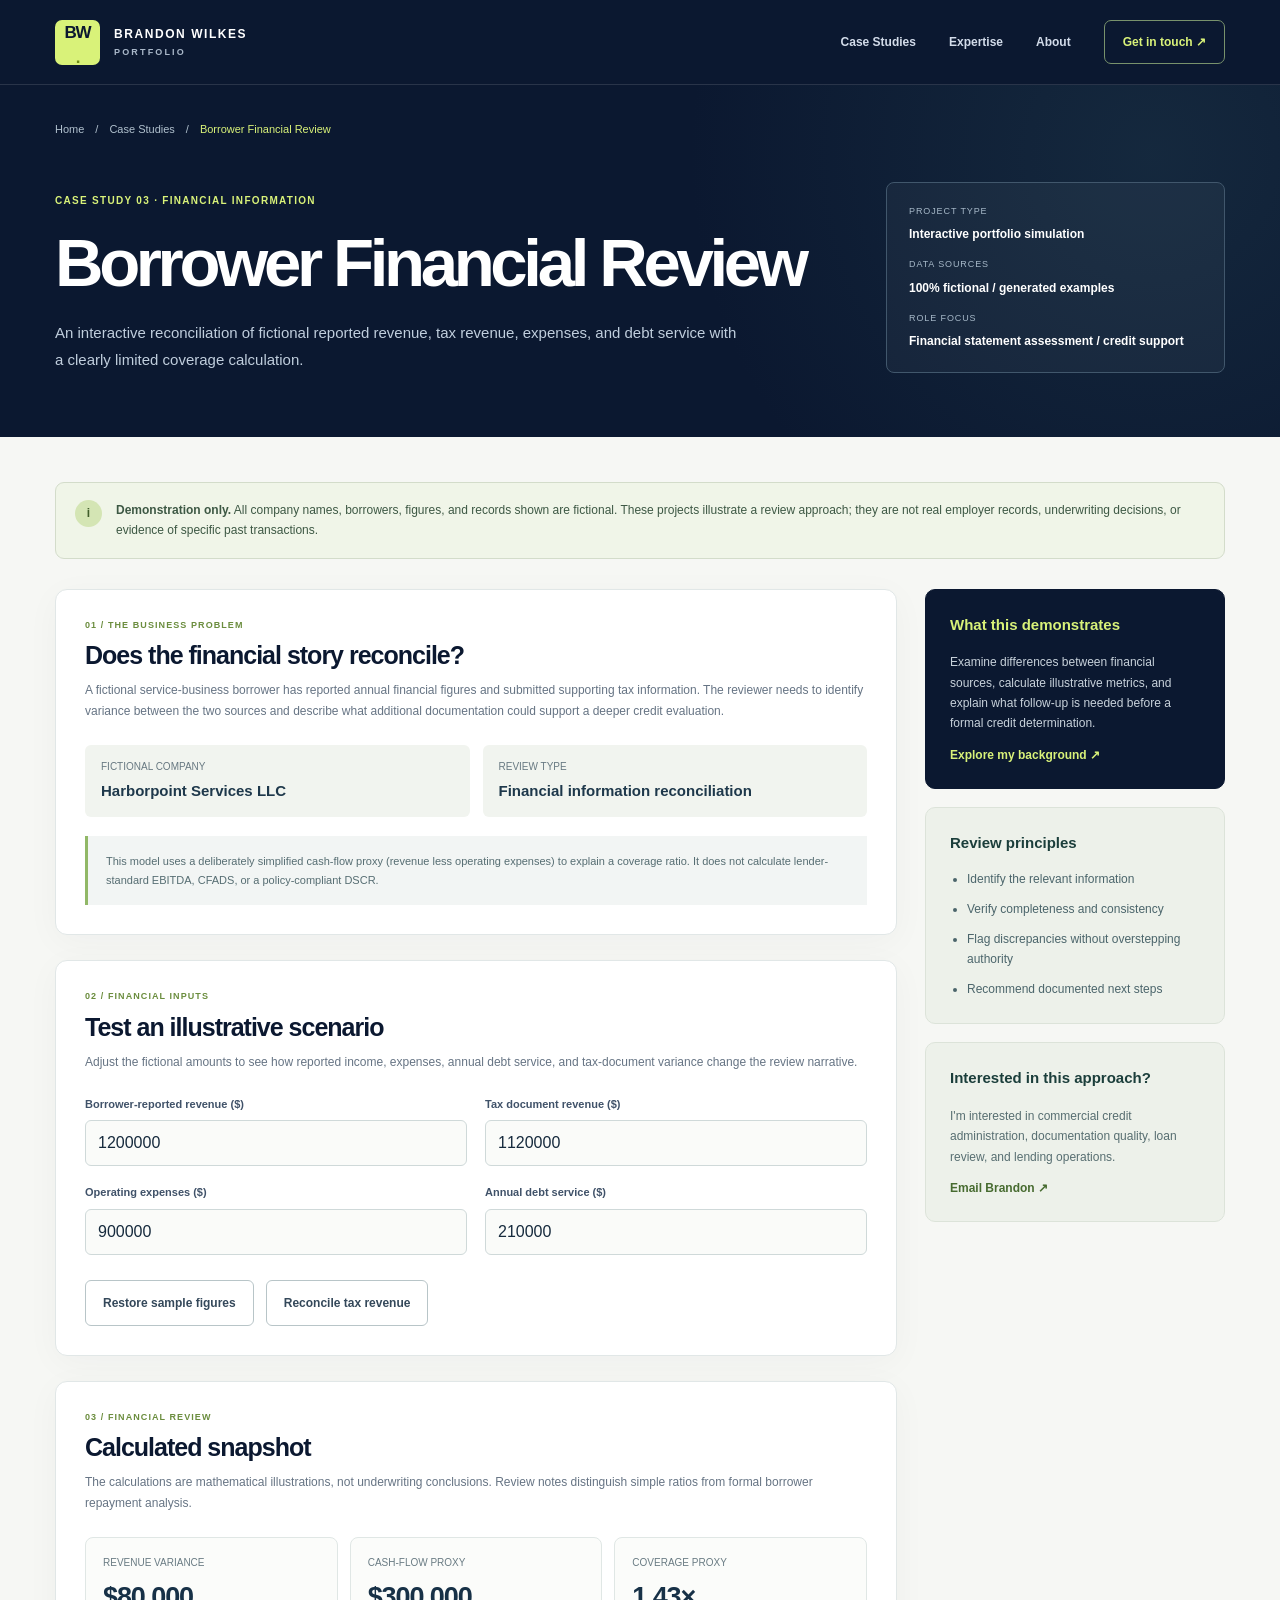
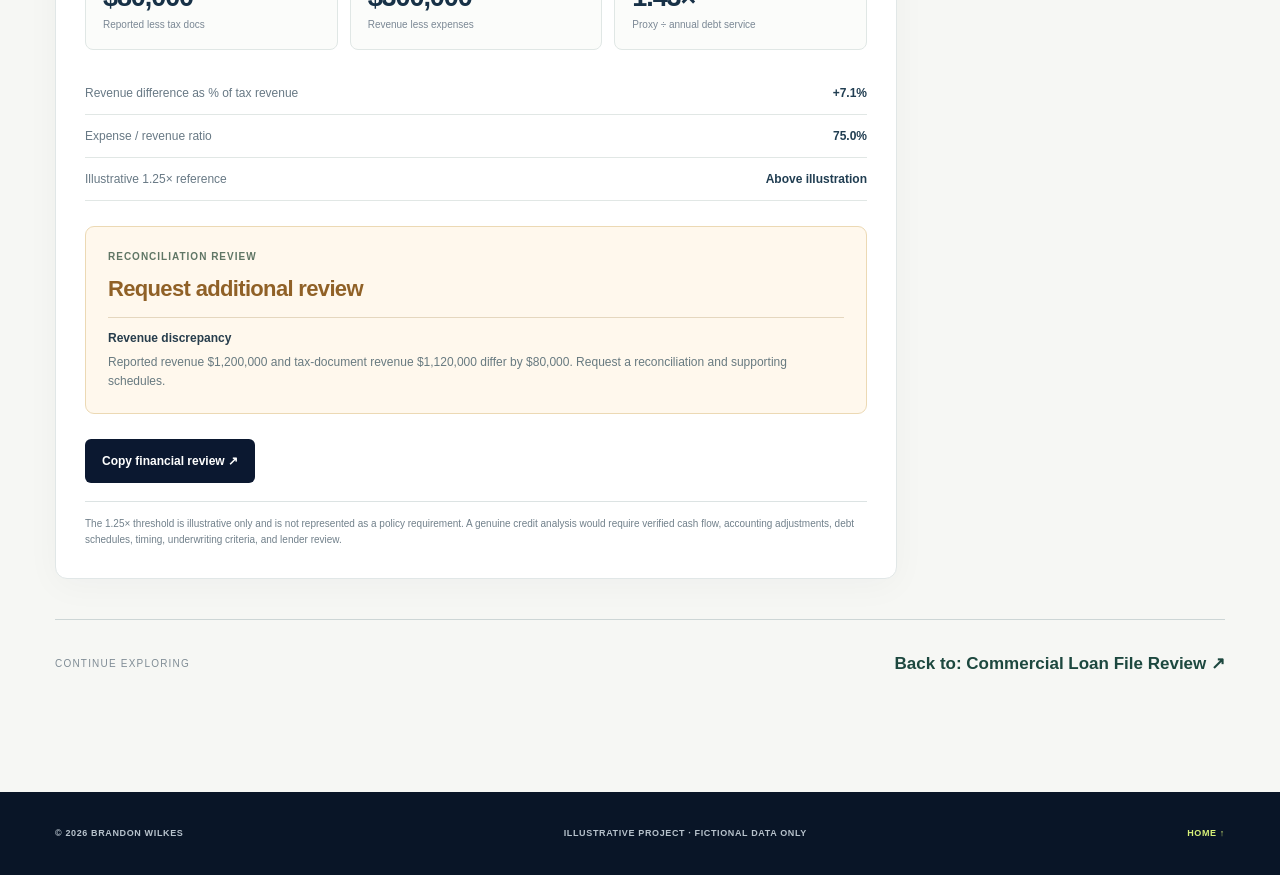
==== projects/financial-review.html @ 3d590a6b "Publish commercial lending portfolio website" ====
<!doctype html><html lang="en"><head><meta charset="utf-8"><meta name="viewport" content="width=device-width, initial-scale=1"><meta name="theme-color" content="#0b1830"><meta name="description" content="Interactive portfolio demonstration: Borrower Financial Review — Brandon Wilkes."><title>Borrower Financial Review | Brandon Wilkes</title><link rel="icon" type="image/svg+xml" href="../assets/favicon.svg"><link rel="stylesheet" href="../assets/styles.css"><script src="../assets/site.js" defer></script><script src="../assets/financial-review.js" defer></script></head>
<body><a class="skip-link" href="#main">Skip to content</a>
<header class="site-header"><div class="container header-inner"><a class="brand" href="../index.html"><span class="brand-mark">BW<span>.</span></span><span class="brand-wordmark">BRANDON WILKES<small>PORTFOLIO</small></span></a><button class="menu-toggle" type="button" aria-expanded="false" aria-controls="site-nav" aria-label="Toggle navigation"><span></span><span></span><span></span></button><nav class="site-nav" id="site-nav" aria-label="Main navigation"><a href="../index.html#work">Case Studies</a><a href="../index.html#expertise">Expertise</a><a href="../index.html#about">About</a><a class="nav-contact" href="mailto:brandonjamalwilkes@gmail.com?subject=Portfolio%20Inquiry">Get in touch ↗</a></nav></div></header>
<main id="main"><section class="case-header"><div class="container"><div class="breadcrumb"><a href="../index.html">Home</a> / <a href="../index.html#work">Case Studies</a> / <span>Borrower Financial Review</span></div><div class="case-hero-grid"><div><span class="case-tag">CASE STUDY 03 · FINANCIAL INFORMATION</span><h1>Borrower Financial Review</h1><p>An interactive reconciliation of fictional reported revenue, tax revenue, expenses, and debt service with a clearly limited coverage calculation.</p></div><div class="case-meta-panel"><span>PROJECT TYPE</span><strong>Interactive portfolio simulation</strong><span>DATA SOURCES</span><strong>100% fictional / generated examples</strong><span>ROLE FOCUS</span><strong>Financial statement assessment / credit support</strong></div></div></div></section>
<div class="case-body"><div class="container"><div class="case-notice"><span class="notice-icon">i</span><span><strong>Demonstration only.</strong> All company names, borrowers, figures, and records shown are fictional. These projects illustrate a review approach; they are not real employer records, underwriting decisions, or evidence of specific past transactions.</span></div><div class="case-contents"><div class="case-primary">
<section class="case-panel"><span class="panel-label">01 / THE BUSINESS PROBLEM</span><h2>Does the financial story reconcile?</h2><p class="panel-intro">A fictional service-business borrower has reported annual financial figures and submitted supporting tax information. The reviewer needs to identify variance between the two sources and describe what additional documentation could support a deeper credit evaluation.</p><div class="mini-facts"><div><span>FICTIONAL COMPANY</span><strong>Harborpoint Services LLC</strong></div><div><span>REVIEW TYPE</span><strong>Financial information reconciliation</strong></div></div><div class="note-box">This model uses a deliberately simplified cash-flow proxy (revenue less operating expenses) to explain a coverage ratio. It does not calculate lender-standard EBITDA, CFADS, or a policy-compliant DSCR.</div></section>
<section class="case-panel"><span class="panel-label">02 / FINANCIAL INPUTS</span><h2>Test an illustrative scenario</h2><p class="panel-intro">Adjust the fictional amounts to see how reported income, expenses, annual debt service, and tax-document variance change the review narrative.</p><form id="finance-form" onsubmit="return false"><div class="form-grid"><div class="form-field"><label for="fin-revenue">Borrower-reported revenue ($)</label><input id="fin-revenue" type="number" min="0" value="1200000" step="10000"></div><div class="form-field"><label for="fin-tax">Tax document revenue ($)</label><input id="fin-tax" type="number" min="0" value="1120000" step="10000"></div><div class="form-field"><label for="fin-expenses">Operating expenses ($)</label><input id="fin-expenses" type="number" min="0" value="900000" step="10000"></div><div class="form-field"><label for="fin-debt">Annual debt service ($)</label><input id="fin-debt" type="number" min="0" value="210000" step="5000"></div></div><div class="action-row"><button id="reset-finance" type="button" class="btn btn-outline">Restore sample figures</button><button id="match-finance" type="button" class="btn btn-outline">Reconcile tax revenue</button></div></form></section>
<section class="case-panel"><span class="panel-label">03 / FINANCIAL REVIEW</span><h2>Calculated snapshot</h2><p class="panel-intro">The calculations are mathematical illustrations, not underwriting conclusions. Review notes distinguish simple ratios from formal borrower repayment analysis.</p><div class="metric-cards"><div class="metric"><span>REVENUE VARIANCE</span><strong id="fin-variance">—</strong><small>Reported less tax docs</small></div><div class="metric"><span>CASH-FLOW PROXY</span><strong id="fin-cashflow">—</strong><small>Revenue less expenses</small></div><div class="metric"><span>COVERAGE PROXY</span><strong id="fin-coverage">—</strong><small>Proxy ÷ annual debt service</small></div></div><div class="calc-line"><span>Revenue difference as % of tax revenue</span><strong id="fin-percent">—</strong></div><div class="calc-line"><span>Expense / revenue ratio</span><strong id="fin-expense-ratio">—</strong></div><div class="calc-line"><span>Illustrative 1.25× reference</span><strong id="fin-reference">—</strong></div><div id="fin-output" class="output-card needs-review" style="margin-top:25px" aria-live="polite"><div class="output-heading">RECONCILIATION REVIEW</div><div id="fin-status" class="output-status">Follow-up required</div><ul id="fin-findings" class="finding-list"></ul></div><div class="action-row"><button id="copy-finance" class="btn" type="button">Copy financial review ↗</button></div><div class="disclaimer">The 1.25× threshold is illustrative only and is not represented as a policy requirement. A genuine credit analysis would require verified cash flow, accounting adjustments, debt schedules, timing, underwriting criteria, and lender review.</div></section>
</div><aside class="case-sidebar"><section class="sidebar-panel dark"><h3>What this demonstrates</h3><p>Examine differences between financial sources, calculate illustrative metrics, and explain what follow-up is needed before a formal credit determination.</p><a class="side-link" href="../index.html#about">Explore my background ↗</a></section><section class="sidebar-panel"><h3>Review principles</h3><ul><li>Identify the relevant information</li><li>Verify completeness and consistency</li><li>Flag discrepancies without overstepping authority</li><li>Recommend documented next steps</li></ul></section><section class="sidebar-panel"><h3>Interested in this approach?</h3><p>I'm interested in commercial credit administration, documentation quality, loan review, and lending operations.</p><a class="side-link" href="mailto:brandonjamalwilkes@gmail.com?subject=Portfolio%20Inquiry">Email Brandon ↗</a></section></aside></div><div class="case-next"><span>CONTINUE EXPLORING</span><a href="loan-review.html">Back to: Commercial Loan File Review ↗</a></div></div></div></main>
<footer class="site-footer"><div class="container footer-content"><span>© <span data-year>2026</span> BRANDON WILKES</span><span>ILLUSTRATIVE PROJECT · FICTIONAL DATA ONLY</span><a href="../index.html">HOME ↑</a></div></footer></body></html>
---- assets/styles.css ----
:root{--navy:#0b1830;--deep:#0a1528;--ink:#132037;--muted:#657184;--line:#e3e7e8;--canvas:#f6f7f4;--white:#fff;--lime:#d9f279;--lime-dark:#a5d329;--amber:#c58b31;--border-dark:rgba(255,255,255,.18);--radius:15px;--shadow:0 22px 65px rgba(15,30,50,.10)}
*{box-sizing:border-box}html{scroll-behavior:smooth}body{margin:0;color:var(--ink);background:var(--canvas);font-family:Inter,-apple-system,BlinkMacSystemFont,'Segoe UI',Roboto,Arial,sans-serif;line-height:1.5;-webkit-font-smoothing:antialiased}button,input,select{font:inherit}a{color:inherit;text-decoration:none}button,a{outline-offset:4px}button{cursor:pointer}::selection{background:var(--lime);color:var(--navy)}.container{width:min(1170px,calc(100% - 64px));margin-inline:auto}.skip-link{position:absolute;top:-50px;left:12px;z-index:99;padding:12px;background:#fff}.skip-link:focus{top:12px}.site-header{position:relative;z-index:20;background:var(--navy);color:white;border-bottom:1px solid rgba(255,255,255,.12)}.header-inner{min-height:84px;display:flex;align-items:center;justify-content:space-between;gap:25px}.brand{display:inline-flex;align-items:center;gap:14px;flex-shrink:0}.brand-mark{width:45px;height:45px;background:var(--lime);border-radius:7px;color:var(--navy);font-weight:900;font-size:17px;display:grid;place-items:center;letter-spacing:-.07em}.brand-mark span{color:#708c16}.brand-wordmark{display:flex;flex-direction:column;letter-spacing:.13em;font-size:12px;font-weight:750;line-height:1.7}.brand-wordmark small{font-size:9px;letter-spacing:.24em;color:#aab8c9;font-weight:600}.site-nav{display:flex;align-items:center;gap:33px;font-size:12px;font-weight:650;color:#d3dcea}.site-nav>a:not(.nav-contact):hover{color:var(--lime)}.nav-contact{border:1px solid #78926c;padding:12px 18px;border-radius:7px;color:var(--lime);transition:background .2s}.nav-contact:hover{background:rgba(217,242,121,.1)}.nav-contact span{padding-left:10px}.menu-toggle{display:none;background:none;border:0;padding:12px;color:white}.menu-toggle span{display:block;width:23px;height:2px;background:currentColor;margin:5px}
.hero{background:var(--navy);color:white;position:relative;overflow:hidden}.hero:before{content:'';position:absolute;inset:0;background:radial-gradient(ellipse 65% 65% at 80% 35%,rgba(68,119,119,.16),transparent 75%);pointer-events:none}.hero-grid{position:absolute;right:0;top:0;width:57%;height:100%;opacity:.22;background-image:linear-gradient(#37506a 1px,transparent 1px),linear-gradient(90deg,#37506a 1px,transparent 1px);background-size:51px 51px;mask-image:linear-gradient(to left,#000,transparent)}.hero-layout{min-height:640px;display:grid;grid-template-columns:1.05fr 1fr;align-items:center;gap:56px;padding-block:75px 85px;position:relative}.eyebrow{font-size:10px;letter-spacing:.145em;font-weight:750;color:#536f34;display:flex;align-items:center;gap:12px}.eyebrow.light{color:var(--lime)}.pulse-dot{width:8px;height:8px;border-radius:50%;background:var(--lime);box-shadow:0 0 0 5px rgba(217,242,121,.14)}.hero h1{font-size:clamp(3.4rem,5.15vw,5.45rem);line-height:1.06;letter-spacing:-.061em;font-weight:680;margin:25px 0 26px;max-width:690px}.hero h1 em,.section h2 em,.contact-section h2 em{font-family:Georgia,'Times New Roman',serif;font-weight:400;color:var(--lime);letter-spacing:-.045em}.hero-lede{color:#c1cbd9;font-size:16px;max-width:480px;line-height:1.8;margin:0}.hero-actions{display:flex;align-items:center;gap:28px;margin:34px 0 39px}.button{display:inline-flex;align-items:center;justify-content:space-between;gap:24px;padding:17px 22px;border-radius:6px;font-weight:760;font-size:12px;border:1px solid transparent;transition:transform .16s,background .16s}.button:hover{transform:translateY(-2px)}.button-primary{background:var(--lime);color:var(--navy)}.button-primary:hover{background:#e8ffa0}.button-dark{background:var(--navy);color:white}.button-dark:hover{background:#1b3754}.text-link{font-weight:700;font-size:12px;border-bottom:1px solid currentColor;padding-bottom:7px}.hero-link{color:#d9e2e5}.hero-link span{margin-left:10px}.hero-note{display:flex;gap:12px;color:#a4b4c5;font-size:11px;align-items:center}.note-icon{width:21px;height:21px;border:1px solid #526a57;border-radius:50%;color:var(--lime);display:grid;place-items:center;font-weight:700}.hero-foot{display:flex;justify-content:space-between;gap:16px;border-top:1px solid rgba(255,255,255,.12);position:relative;padding-block:20px 24px;color:#98a8bb;font-size:9px;letter-spacing:.13em;font-weight:740}.hero-foot span:last-child span{color:var(--lime)}
.hero-visual{background:#15263e;border:1px solid #456073;box-shadow:0 24px 70px rgba(0,0,0,.24);border-radius:13px;padding:24px;max-width:530px;justify-self:end;width:100%;position:relative;transform:rotate(-2deg)}.visual-top,.visual-heading,.visual-bottom{display:flex;align-items:center;justify-content:space-between;gap:10px}.visual-top{padding-bottom:19px;border-bottom:1px solid #384e63}.visual-label,.visual-live{font-size:9px;letter-spacing:.08em;font-weight:700;color:#a6b7c8}.visual-live{color:var(--lime)}.visual-live span{display:inline-block;width:5px;height:5px;background:var(--lime);border-radius:50%;margin-right:5px}.visual-heading{padding:23px 0 18px;font-size:18px;font-weight:650;letter-spacing:-.025em}.visual-heading span:last-child{font-size:10px;color:#849aae;letter-spacing:.11em}.review-rows{display:grid;gap:9px}.review-row{display:flex;align-items:center;gap:14px;padding:15px 12px;border:1px solid #3a5164;border-radius:7px;background:#1c324a}.row-symbol{font-size:14px;width:26px;height:26px;display:grid;place-items:center;border-radius:5px;font-weight:800}.row-symbol.green{color:var(--lime);background:#314938}.row-symbol.amber{color:#ffd17a;background:#50422e}.review-key{flex:1;font-size:12px;color:#e4eaf1}.row-tag{font-size:9px;padding:5px 8px;border-radius:4px;font-weight:680}.row-tag.complete{background:#304a36;color:#cce88f}.row-tag.pending{background:#4e422f;color:#f3d08e}.visual-bottom{padding:23px 2px 0;font-size:10px;color:#91a6ba;letter-spacing:.06em}.visual-bottom strong{font-size:12px;font-weight:650;color:#f7cb81;letter-spacing:0}.status-dot{width:7px;height:7px;border-radius:50%;background:#ecc17b;display:inline-block;margin-right:6px}.visual-float{display:flex;align-items:center;gap:11px;position:absolute;background:#f9fbf2;color:#223349;border-radius:9px;padding:12px 14px;box-shadow:0 12px 35px rgba(0,0,0,.2);font-size:9px;line-height:1.5}.visual-float strong{font-size:11px}.float-left{left:-54px;bottom:70px;transform:rotate(2deg)}.float-right{right:-40px;top:84px;transform:rotate(2deg)}.float-icon{width:30px;height:30px;background:var(--lime);display:grid;place-items:center;border-radius:5px;font-size:18px}.float-icon.dark{background:var(--navy);color:white}
.proof-strip{background:#edf1e7;border-bottom:1px solid #dbe1d5}.proof-grid{display:grid;grid-template-columns:repeat(3,1fr)}.proof-item{display:flex;align-items:center;gap:18px;padding:28px 30px;border-right:1px solid #d9dfd2}.proof-item:first-child{padding-left:0}.proof-item:last-child{border-right:none}.proof-item>strong{font-size:45px;line-height:1;font-weight:700;letter-spacing:-.07em;color:var(--navy)}.proof-item>strong span{color:#7da923}.proof-item>span{font-size:12px;font-weight:760;line-height:1.55}.proof-item small{display:block;font-size:10px;color:#6b7674;font-weight:500;margin-top:3px}
.section{padding-block:103px}.section-topline{display:flex;align-items:center;justify-content:space-between;gap:16px;margin-bottom:24px}.section-label,.section-index{font-size:10px;letter-spacing:.12em;font-weight:750;color:#5d6d79}.section-label{display:flex;align-items:center;gap:10px}.label-square{height:9px;width:9px;background:#83aa38;display:inline-block}.section h2{font-size:clamp(2.8rem,4.5vw,4.5rem);line-height:1.11;letter-spacing:-.055em;font-weight:650;margin:0;color:var(--navy)}.section h2 em{color:#759534}.section-intro{display:grid;grid-template-columns:1.2fr .8fr;align-items:end;gap:55px;margin-bottom:40px}.section-intro p,.section-description{font-size:15px;line-height:1.85;color:var(--muted);margin:0}.project-grid{display:grid;grid-template-columns:1.17fr 1fr 1fr;gap:21px}.project-card{display:flex;flex-direction:column;background:white;border:1px solid #e1e7e6;border-radius:12px;overflow:hidden;transition:transform .2s,box-shadow .2s}.project-card:hover{transform:translateY(-6px);box-shadow:var(--shadow)}.project-art{height:240px;overflow:hidden;position:relative;display:flex;align-items:center;justify-content:center;padding:22px}.project-featured .project-art{height:240px}.art-a{background:linear-gradient(135deg,#1e374c,#284f56)}.art-b{background:linear-gradient(135deg,#d0dfb8,#a7c0a0)}.art-c{background:linear-gradient(135deg,#d8dadd,#bfc8d2)}.art-corner{position:absolute;right:18px;top:14px;color:rgba(255,255,255,.6);font-size:12px;font-weight:750}.art-b .art-corner,.art-c .art-corner{color:#4d6466}.art-sheet{width:86%;max-width:325px;background:#f9fcf7;padding:20px 20px 13px;border-radius:9px;box-shadow:0 15px 30px rgba(0,0,0,.18);transform:rotate(-4deg)}.art-sheet-top,.art-sheet-end{display:flex;justify-content:space-between;font-size:8px;color:#65747c;letter-spacing:.07em;font-weight:750}.art-sheet-top span:last-child{letter-spacing:3px}.art-sheet-line{height:7px;width:90%;border-radius:3px;background:#dce5e3;margin:10px 0}.art-sheet-line.line-strong{background:#8fadae;width:61%;height:9px;margin-top:18px}.art-sheet-line.line-short{width:45%}.art-sheet-line.line-medium{width:67%}.art-sheet-alert{background:#fff0d4;border:1px solid #ead5a7;padding:12px;font-size:9px;color:#78571f;font-weight:800;border-radius:5px}.art-sheet-alert span{padding:2px 6px;background:#f1d28d;border-radius:3px;margin-right:6px}.art-sheet-end{padding-top:9px;border-top:1px solid #dee5e2;margin-top:13px}.dash-mock{width:100%;max-width:285px;box-shadow:0 12px 30px rgba(19,58,45,.11);background:#f9fbf5;border-radius:8px;padding:15px}.dash-title,.finance-mini-title{font-size:8px;letter-spacing:.1em;font-weight:800;color:#50685f}.dash-mini-stats{display:grid;grid-template-columns:repeat(3,1fr);gap:6px;margin:12px 0}.dash-mini-stats span{padding:10px 6px;border:1px solid #e3e8e0;border-radius:4px;font-size:7px;color:#687772}.dash-mini-stats b{display:block;font-size:18px;color:#152c36}.dash-chart{height:69px;display:flex;align-items:end;gap:7px;border-bottom:1px solid #d4ded7}.dash-chart i{flex:1;border-radius:3px 3px 0 0;background:linear-gradient(#668d67,#bad2a8)}.dash-bottom,.finance-mini-footer{display:flex;justify-content:space-between;font-size:7px;color:#637875;letter-spacing:.08em;font-weight:760;margin-top:9px}.finance-mock{background:#f8f9f9;border-radius:8px;box-shadow:0 15px 27px rgba(25,44,53,.12);padding:20px;width:100%;max-width:280px}.finance-number{font-size:53px;letter-spacing:-.07em;color:#18364b;font-weight:750;margin-top:5px;line-height:1}.finance-number span{font-size:20px;color:#749c40}.finance-sub{font-size:9px;color:#5e6b78;margin:7px 0 20px}.finance-bars{display:grid;gap:6px}.finance-bars span{height:10px;border-radius:3px;background:#afc77e}.finance-bars span:nth-child(2){background:#82a8a0}.finance-bars span:nth-child(3){background:#ccdadf}.finance-mini-footer{border-top:1px solid #e0e6e5;padding-top:10px;margin-top:17px}.project-info{padding:24px 23px 23px;display:flex;flex:1;flex-direction:column}.project-meta{font-size:9px;color:#5b7765;letter-spacing:.09em;font-weight:770}.project-meta span{padding:0 4px;color:#b9c0c4}.project-info h3{font-size:25px;line-height:1.15;letter-spacing:-.038em;margin:15px 0 10px;color:var(--navy)}.project-info p{font-size:12px;color:#657286;line-height:1.75;margin:0 0 25px}.project-cta{display:flex;justify-content:space-between;align-items:center;font-size:12px;font-weight:760;color:#1b4138;border-top:1px solid #e6e9e8;padding-top:17px;margin-top:auto}.project-cta span{font-size:19px}
.expertise-section{background:#edf1ec}.expertise-layout{display:grid;grid-template-columns:.9fr 1.1fr;gap:80px}.expertise-layout h2{margin-bottom:25px}.expertise-list{border-top:1px solid #cbd5d0}.expertise-line{display:grid;grid-template-columns:28px 1fr 20px;gap:17px;padding:24px 0;border-bottom:1px solid #cbd5d0}.expertise-line>span:first-child{font-size:11px;color:#718c56;font-weight:800}.expertise-line h3{margin:0 0 8px;font-size:17px;font-weight:700;letter-spacing:-.015em}.expertise-line p{margin:0;font-size:12px;color:#687886;line-height:1.65}.expertise-arrow{font-size:18px;color:#5a8653}
.about-section{background:#fff}.about-layout{display:grid;grid-template-columns:1.08fr .92fr;gap:95px;align-items:start}.about-topline{margin-bottom:30px}.about-main>p{color:#647283;font-size:14px;line-height:1.9;max-width:570px}.about-main h2{margin-bottom:31px}.about-actions{display:flex;align-items:center;gap:24px;margin-top:29px;flex-wrap:wrap}.about-location{font-size:11px;color:#697585}.background-card{background:#0c1d34;color:white;padding:37px;border-radius:9px}.background-kicker{display:block;color:var(--lime);font-size:9px;font-weight:750;letter-spacing:.13em;margin-bottom:30px}.timeline{padding-left:17px;border-left:1px solid #55687c}.timeline-item{position:relative;padding-left:20px;padding-bottom:28px}.timeline-item:last-child{padding-bottom:13px}.timeline-item:before{content:'';height:9px;width:9px;position:absolute;border:2px solid var(--lime);background:#0c1d34;border-radius:50%;left:-22.5px;top:2px}.timeline-year{font-size:9px;color:#aac2c3;letter-spacing:.08em;display:block;margin-bottom:7px}.timeline-item strong{font-size:15px;letter-spacing:-.015em}.timeline-item p{color:#b0bfcc;font-size:11px;margin:5px 0 0}.education-tag{margin-top:22px;padding:16px 17px;background:#1c3450;border-radius:6px}.education-tag span{display:block;font-size:9px;letter-spacing:.1em;color:var(--lime);margin-bottom:7px}.education-tag strong{display:block;font-size:13px}.education-tag small{font-size:11px;display:block;margin-top:4px;color:#b9c7d2}.contact-section{background:#b5d16a;padding-block:86px}.contact-layout{display:grid;grid-template-columns:1fr .83fr;gap:50px;align-items:end}.contact-kicker{font-size:10px;font-weight:800;letter-spacing:.14em;color:#405e1d}.contact-section h2{font-size:clamp(2.7rem,5vw,5rem);line-height:1.1;letter-spacing:-.055em;color:var(--navy);font-weight:650;margin:15px 0 18px}.contact-section h2 em{color:#557b27}.contact-section p{font-size:13px;line-height:1.75;color:#344b38;max-width:480px}.contact-big-link{display:flex;justify-content:space-between;gap:24px;align-items:center;border-bottom:2px solid #3f612b;padding:25px 0;font-size:21px;letter-spacing:-.02em;font-weight:700}.contact-big-link span:last-child{font-size:29px}.site-footer{background:#091527;color:#b7c2cc}.footer-content{min-height:83px;display:flex;align-items:center;justify-content:space-between;gap:25px;flex-wrap:wrap;font-size:9px;font-weight:700;letter-spacing:.07em}.footer-content a{color:var(--lime)}
/* CASE STUDIES */
.case-header{background:var(--navy);color:white;padding:30px 0 64px;position:relative;overflow:hidden}.case-header:before{content:'';position:absolute;inset:0;background:radial-gradient(circle at 90% 20%,#234152 0,transparent 39%);opacity:.4}.case-header .container{position:relative}.breadcrumb{display:flex;gap:11px;align-items:center;color:#b1c1ce;font-size:11px;margin:6px 0 44px}.breadcrumb a:hover{color:var(--lime)}.breadcrumb span{color:var(--lime)}.case-hero-grid{display:grid;grid-template-columns:1.4fr .6fr;gap:40px;align-items:end}.case-tag{font-size:10px;letter-spacing:.13em;color:var(--lime);font-weight:800}.case-header h1{font-size:clamp(2.65rem,5.25vw,4.9rem);line-height:1.08;letter-spacing:-.065em;font-weight:690;margin:16px 0 19px}.case-header h1 em{color:var(--lime);font-family:Georgia,serif;font-weight:400}.case-header p{max-width:690px;color:#c0cedd;font-size:15px;line-height:1.8;margin:0}.case-meta-panel{border:1px solid #41576c;padding:22px;border-radius:8px;background:rgba(255,255,255,.04)}.case-meta-panel span{display:block;font-size:9px;letter-spacing:.1em;color:#a6b8c8;margin-bottom:7px}.case-meta-panel strong{display:block;font-size:12px;font-weight:680;margin-bottom:15px}.case-meta-panel strong:last-child{margin-bottom:0}.case-body{padding-block:45px 85px}.case-notice{display:flex;align-items:flex-start;gap:14px;padding:17px 19px;border:1px solid #d3dcca;background:#f0f5e8;border-radius:9px;color:#3d5844;font-size:12px;line-height:1.7;margin-bottom:30px}.case-notice .notice-icon{display:grid;place-items:center;flex:0 0 27px;height:27px;background:#d4e5b4;border-radius:50%;font-weight:800;color:#405e2a}.case-contents{display:grid;grid-template-columns:minmax(0,1fr) 300px;gap:28px;align-items:start}.case-panel{background:#fff;border:1px solid #e1e7e7;border-radius:12px;padding:29px;box-shadow:0 7px 35px rgba(19,41,63,.035)}.case-panel + .case-panel{margin-top:25px}.panel-label{color:#6b8d3e;font-weight:790;letter-spacing:.12em;font-size:9px;display:block;margin-bottom:9px}.case-panel h2{font-size:25px;line-height:1.19;letter-spacing:-.04em;color:var(--navy);margin:0 0 9px}.panel-intro{color:#667484;font-size:12px;line-height:1.75;margin:0 0 23px}.case-sidebar{display:grid;gap:18px;position:sticky;top:16px}.sidebar-panel{background:#edf1ea;border:1px solid #dce3d9;border-radius:10px;padding:24px}.sidebar-panel h3{font-size:15px;margin:0 0 16px;color:#1b3e3b}.sidebar-panel p{font-size:12px;color:#576e71;line-height:1.7}.sidebar-panel ul{padding-left:17px;margin:0;display:grid;gap:10px;font-size:12px;color:#4b656b;line-height:1.65}.sidebar-panel.dark{background:var(--navy);color:#fff;border-color:var(--navy)}.sidebar-panel.dark h3{color:var(--lime)}.sidebar-panel.dark p{color:#c8d2db}.side-link{font-size:12px;font-weight:750;color:#476b30;display:block;margin-top:12px}.dark .side-link{color:var(--lime)}.form-grid{display:grid;grid-template-columns:repeat(2,minmax(0,1fr));gap:18px}.form-field{display:flex;flex-direction:column;gap:8px}.form-field label{font-size:11px;font-weight:740;color:#405269}.form-field input,.form-field select{width:100%;background:#fafbf9;color:#162a3d;border:1px solid #cfd9d9;border-radius:6px;min-height:43px;padding:10px 12px;outline-offset:2px}.form-field input:focus,.form-field select:focus{border-color:#558666;outline:2px solid #c4dcae}.form-field small{color:#75818d;font-size:10px}.full-span{grid-column:1/-1}.checklist{display:grid;gap:10px}.checklist label{display:flex;align-items:center;gap:10px;font-size:12px;color:#33495d;border:1px solid #e5eae8;padding:12px;border-radius:6px;cursor:pointer}.checklist input{accent-color:#496f27;transform:scale(1.07)}.action-row{display:flex;gap:12px;align-items:center;flex-wrap:wrap;margin-top:25px}.btn{border:0;border-radius:6px;background:var(--navy);color:#fff;padding:13px 17px;font-size:12px;font-weight:760;display:inline-flex;justify-content:center;align-items:center;gap:13px}.btn:hover{background:#213d59}.btn-outline{background:transparent;border:1px solid #b8c5c8;color:#34485a}.btn-outline:hover{background:#edf2ef}.btn-mini{font-size:11px;padding:9px 12px}.output-card{border:1px solid #cfdcd6;background:#f4f8f4;border-radius:9px;padding:22px}.output-card.needs-review{background:#fff8ed;border-color:#ecd9b4}.output-heading{font-size:10px;font-weight:750;letter-spacing:.1em;color:#607665}.output-status{font-size:22px;letter-spacing:-.03em;font-weight:780;color:#2c6440;margin:8px 0 12px}.needs-review .output-status{color:#906127}.finding-list{list-style:none;margin:0;padding:0;display:grid;gap:12px}.finding-list li{border-top:1px solid #d7e0d9;padding-top:11px;font-size:12px;line-height:1.6}.finding-list li strong{display:block;font-size:12px;color:#273d4c;margin-bottom:4px}.finding-list li span{color:#687a80}.output-card.needs-review .finding-list li{border-color:#e5d7bf}.metric-cards{display:grid;grid-template-columns:repeat(3,1fr);gap:12px;margin-bottom:22px}.metric{border:1px solid #e0e7e5;padding:17px;background:#fbfcfa;border-radius:8px}.metric span{display:block;font-size:10px;color:#697b83;margin-bottom:7px}.metric strong{display:block;color:#173147;font-size:27px;letter-spacing:-.04em}.metric small{display:block;font-size:10px;color:#7a8794}.data-table-wrap{overflow-x:auto;border:1px solid #e0e7e5;border-radius:8px}.data-table{border-collapse:collapse;width:100%;font-size:11px;min-width:650px}.data-table th{text-align:left;background:#eef2ee;padding:13px 12px;font-size:9px;color:#536675;letter-spacing:.06em}.data-table td{padding:13px 12px;border-top:1px solid #e8edeb;color:#364d5e}.data-table tr:hover td{background:#f8faf7}.pill{display:inline-block;padding:5px 9px;font-size:10px;font-weight:730;border-radius:20px}.pill.closed{color:#2c664a;background:#e0f2e5}.pill.review{color:#6e5a25;background:#fbf0ce}.pill.exception{color:#a65a29;background:#fff0df}.pill.escalated{color:#a14340;background:#fae4e3}.table-footer{margin-top:13px;display:flex;justify-content:space-between;align-items:center;gap:14px;flex-wrap:wrap;color:#657784;font-size:11px}.filter-toolbar{display:grid;grid-template-columns:repeat(2,minmax(0,1fr));gap:14px;margin-bottom:20px}.visual-chart{padding:18px 8px 7px}.chart-bars{height:165px;display:flex;align-items:end;justify-content:space-around;gap:12px;border-bottom:1px solid #cbd5d8}.chart-col{height:100%;flex:1;display:flex;flex-direction:column;justify-content:end;align-items:center;gap:6px}.chart-col b{font-size:10px;color:#5d707b}.chart-col .bar{border-radius:6px 6px 0 0;width:min(55px,75%);min-height:5px;background:linear-gradient(0deg,#5b806f,#9ac68d);transition:height .2s}.chart-labels{display:flex;justify-content:space-around;gap:12px;margin-top:10px}.chart-labels span{font-size:9px;color:#6a7b81;flex:1;text-align:center}.small-print{font-size:10px;color:#89919a;line-height:1.6;margin-top:15px}.summary-text{white-space:pre-wrap;word-break:break-word;color:#465766;font-size:11px;line-height:1.8;margin:0}.case-next{display:flex;justify-content:space-between;align-items:center;gap:20px;padding:31px 0;margin-top:40px;border-top:1px solid #cdd6d6}.case-next span{font-size:10px;color:#7f8c95;letter-spacing:.12em}.case-next a{font-size:17px;color:#1d483f;font-weight:700}.note-box{background:#f2f5f4;border-left:3px solid #91b867;padding:16px 18px;color:#566d72;font-size:11px;line-height:1.7;margin-top:18px}.value-highlight{font-weight:800;color:#2b654a}.calc-line{display:flex;align-items:center;justify-content:space-between;padding:12px 0;border-bottom:1px solid #e1e7e5;font-size:12px;gap:15px}.calc-line span{color:#687985}.calc-line strong{color:#213e52}.mini-facts{display:grid;grid-template-columns:repeat(2,1fr);gap:13px;margin-bottom:19px}.mini-facts>div{padding:14px 16px;background:#f1f4ef;border-radius:6px}.mini-facts span{display:block;color:#687982;font-size:10px;margin-bottom:5px}.mini-facts strong{font-size:15px;color:#1e384b}.demo-title{font-size:14px;font-weight:750;color:#1a3347;margin:0 0 12px}.disclaimer{border-top:1px solid #dce3e3;margin-top:18px;padding-top:14px;color:#71808b;font-size:10px;line-height:1.65}
@media(max-width:1050px){.hero-layout{gap:28px}.visual-float{display:none}.project-grid{grid-template-columns:repeat(3,1fr)}.proof-item{padding:24px 15px;gap:12px}.proof-item>strong{font-size:40px}.about-layout{gap:45px}.expertise-layout{gap:48px}.case-contents{grid-template-columns:minmax(0,1fr) 260px}}
@media(max-width:780px){.container{width:min(100% - 36px,690px)}.header-inner{min-height:72px}.menu-toggle{display:block}.site-nav{display:none;position:absolute;top:72px;left:0;right:0;background:#11243d;padding:24px;flex-direction:column;align-items:stretch;gap:20px;border-top:1px solid #35465b}.site-nav.is-open{display:flex}.nav-contact{text-align:center}.hero-layout{grid-template-columns:1fr;gap:43px;min-height:auto;padding-block:74px 61px}.hero h1{font-size:clamp(3.35rem,10vw,5.2rem)}.hero-visual{transform:none;justify-self:center;max-width:530px}.hero-foot{font-size:8px}.proof-grid{grid-template-columns:1fr}.proof-item,.proof-item:first-child{border-right:0;border-bottom:1px solid #d9dfd2;padding:18px 0}.proof-item:last-child{border-bottom:0}.proof-item>strong{min-width:63px;font-size:38px}.section{padding-block:70px}.section-intro,.expertise-layout,.about-layout,.contact-layout{grid-template-columns:1fr;gap:26px}.project-grid{grid-template-columns:1fr 1fr}.project-featured{grid-column:1/-1}.project-featured .project-art{height:270px}.case-hero-grid,.case-contents{grid-template-columns:1fr}.case-sidebar{position:static;grid-template-columns:repeat(2,1fr)}.case-header{padding-bottom:43px}.case-meta-panel{max-width:440px}.footer-content{padding-block:22px;line-height:1.6}.contact-section{padding-block:64px}}
@media(max-width:540px){.brand-wordmark{font-size:10px}.hero h1{font-size:3.25rem}.hero-actions{flex-wrap:wrap;gap:23px}.hero-foot span:last-child{display:none}.hero-visual{padding:15px}.visual-heading{font-size:16px}.review-row{padding:10px 8px;gap:8px}.review-key{font-size:10px}.row-tag{font-size:8px}.proof-item>span{font-size:11px}.section h2{font-size:2.8rem}.section-intro{margin-bottom:30px}.project-grid{grid-template-columns:1fr}.project-featured{grid-column:auto}.project-art{height:220px}.project-featured .project-art{height:220px}.expertise-line{gap:10px;grid-template-columns:20px 1fr 14px}.background-card{padding:25px}.contact-section h2{font-size:2.8rem}.contact-big-link{font-size:17px}.footer-content{align-items:flex-start;flex-direction:column;gap:12px}.breadcrumb{margin-bottom:28px;flex-wrap:wrap}.case-panel{padding:21px 17px}.case-sidebar,.form-grid,.filter-toolbar,.metric-cards,.mini-facts{grid-template-columns:1fr}.metric-cards{gap:7px}.metric{padding:12px}.metric strong{font-size:23px}.case-next{flex-direction:column;align-items:flex-start}.case-header h1{font-size:2.9rem}}
@media(prefers-reduced-motion:reduce){*,*:before,*:after{animation:none!important;scroll-behavior:auto!important;transition:none!important}}

/* Keep wide demo tables scrollable within the card on narrow screens. */
.case-primary,.case-panel{min-width:0}
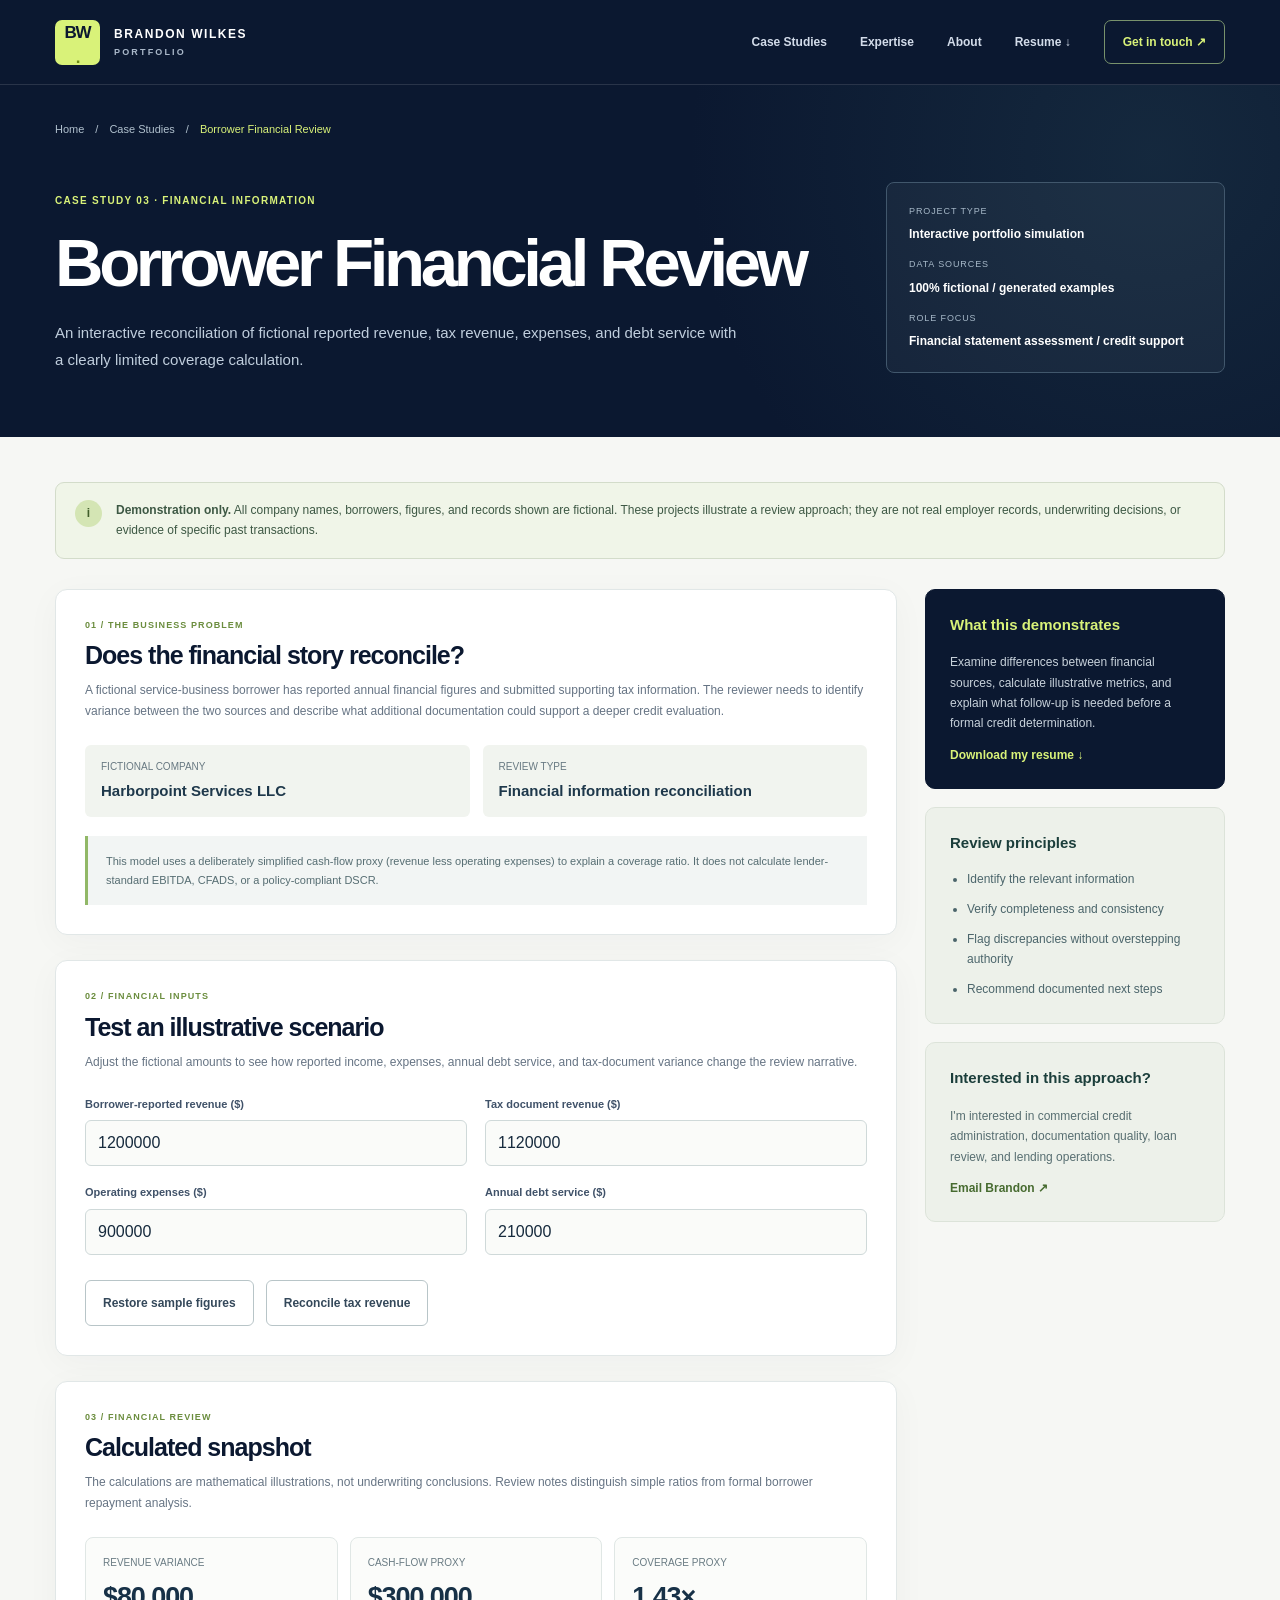
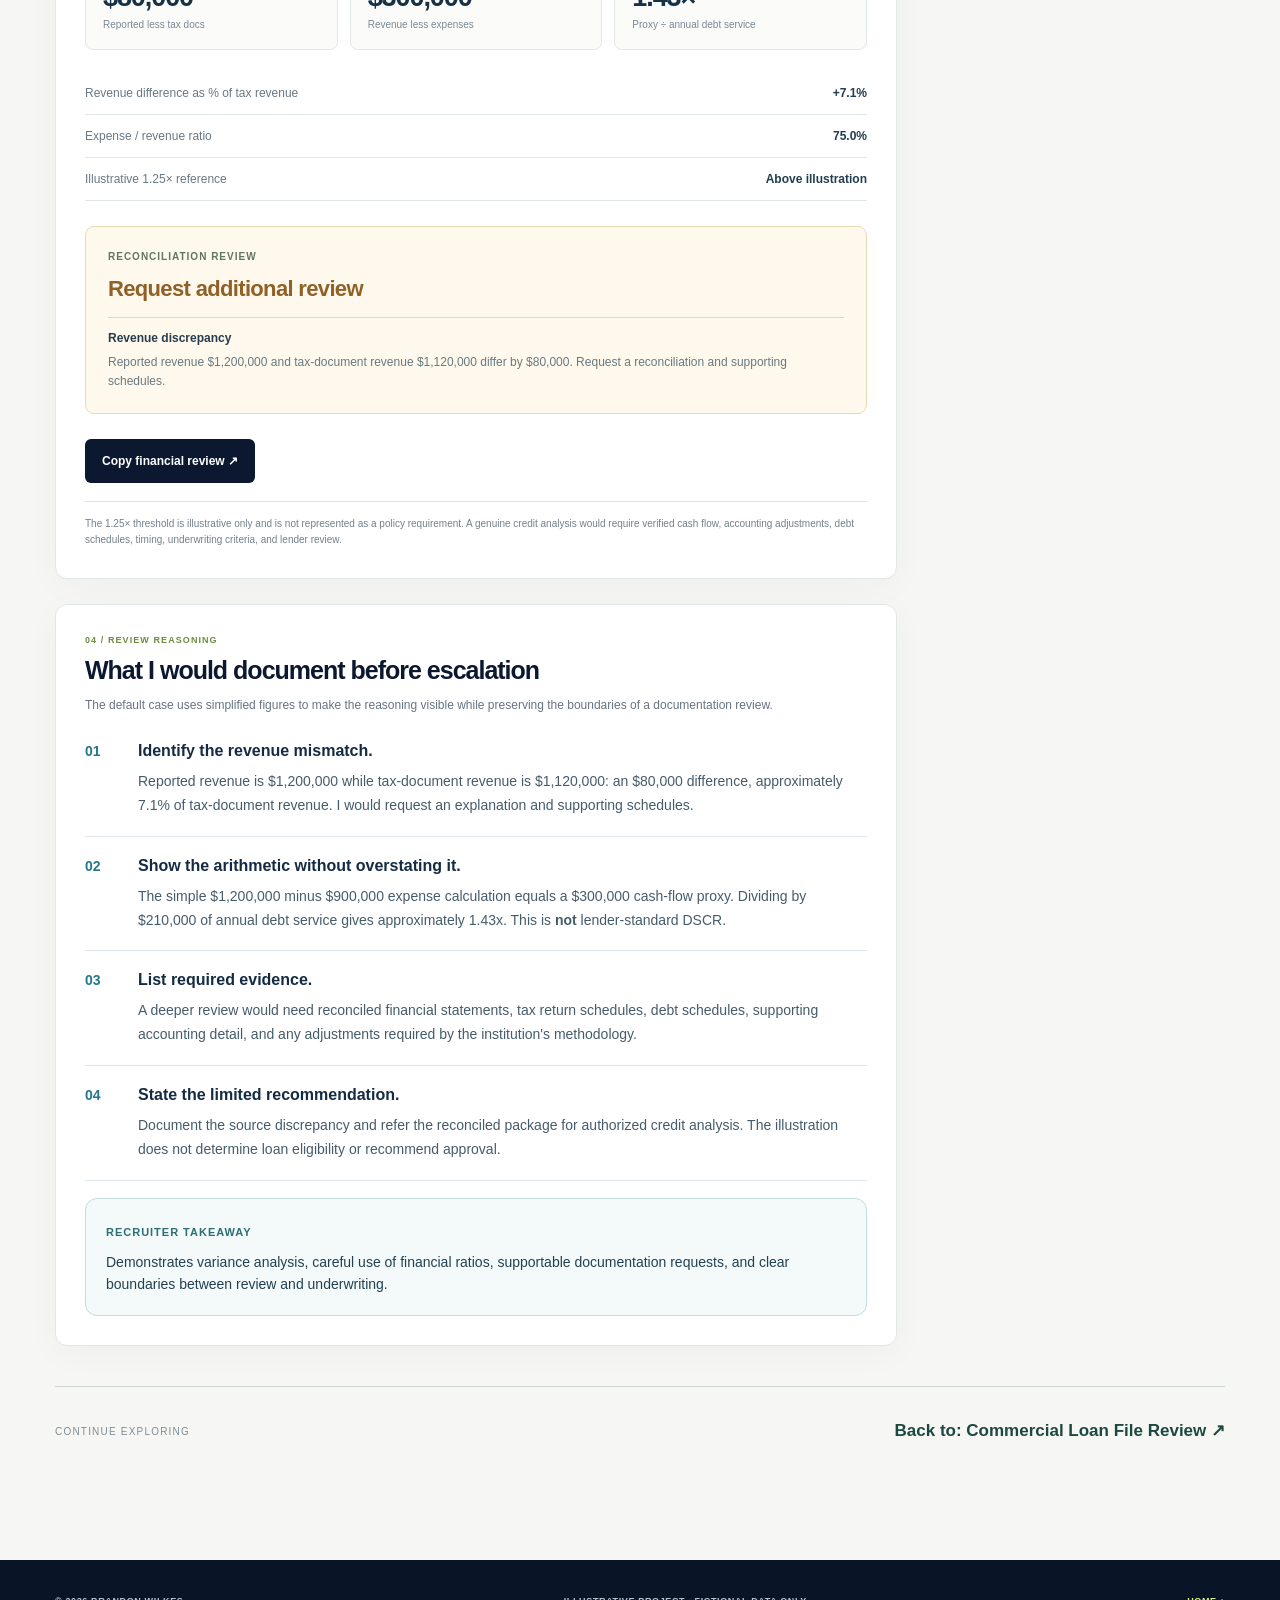
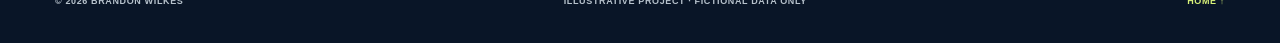
==== commit 5becbecf: "Add recruiter-ready resume, contact links, and case-study decision walkthroughs" ====
--- a/projects/financial-review.html
+++ b/projects/financial-review.html
@@ -1,10 +1,10 @@
 <!doctype html><html lang="en"><head><meta charset="utf-8"><meta name="viewport" content="width=device-width, initial-scale=1"><meta name="theme-color" content="#0b1830"><meta name="description" content="Interactive portfolio demonstration: Borrower Financial Review — Brandon Wilkes."><title>Borrower Financial Review | Brandon Wilkes</title><link rel="icon" type="image/svg+xml" href="../assets/favicon.svg"><link rel="stylesheet" href="../assets/styles.css"><script src="../assets/site.js" defer></script><script src="../assets/financial-review.js" defer></script></head>
 <body><a class="skip-link" href="#main">Skip to content</a>
-<header class="site-header"><div class="container header-inner"><a class="brand" href="../index.html"><span class="brand-mark">BW<span>.</span></span><span class="brand-wordmark">BRANDON WILKES<small>PORTFOLIO</small></span></a><button class="menu-toggle" type="button" aria-expanded="false" aria-controls="site-nav" aria-label="Toggle navigation"><span></span><span></span><span></span></button><nav class="site-nav" id="site-nav" aria-label="Main navigation"><a href="../index.html#work">Case Studies</a><a href="../index.html#expertise">Expertise</a><a href="../index.html#about">About</a><a class="nav-contact" href="mailto:brandonjamalwilkes@gmail.com?subject=Portfolio%20Inquiry">Get in touch ↗</a></nav></div></header>
+<header class="site-header"><div class="container header-inner"><a class="brand" href="../index.html"><span class="brand-mark">BW<span>.</span></span><span class="brand-wordmark">BRANDON WILKES<small>PORTFOLIO</small></span></a><button class="menu-toggle" type="button" aria-expanded="false" aria-controls="site-nav" aria-label="Toggle navigation"><span></span><span></span><span></span></button><nav class="site-nav" id="site-nav" aria-label="Main navigation"><a href="../index.html#work">Case Studies</a><a href="../index.html#expertise">Expertise</a><a href="../index.html#about">About</a><a href="../resume/Brandon_Wilkes_Resume.pdf" download="Brandon_Wilkes_Resume.pdf">Resume ↓</a><a class="nav-contact" href="mailto:brandonjamalwilkes@gmail.com?subject=Portfolio%20Inquiry">Get in touch ↗</a></nav></div></header>
 <main id="main"><section class="case-header"><div class="container"><div class="breadcrumb"><a href="../index.html">Home</a> / <a href="../index.html#work">Case Studies</a> / <span>Borrower Financial Review</span></div><div class="case-hero-grid"><div><span class="case-tag">CASE STUDY 03 · FINANCIAL INFORMATION</span><h1>Borrower Financial Review</h1><p>An interactive reconciliation of fictional reported revenue, tax revenue, expenses, and debt service with a clearly limited coverage calculation.</p></div><div class="case-meta-panel"><span>PROJECT TYPE</span><strong>Interactive portfolio simulation</strong><span>DATA SOURCES</span><strong>100% fictional / generated examples</strong><span>ROLE FOCUS</span><strong>Financial statement assessment / credit support</strong></div></div></div></section>
 <div class="case-body"><div class="container"><div class="case-notice"><span class="notice-icon">i</span><span><strong>Demonstration only.</strong> All company names, borrowers, figures, and records shown are fictional. These projects illustrate a review approach; they are not real employer records, underwriting decisions, or evidence of specific past transactions.</span></div><div class="case-contents"><div class="case-primary">
 <section class="case-panel"><span class="panel-label">01 / THE BUSINESS PROBLEM</span><h2>Does the financial story reconcile?</h2><p class="panel-intro">A fictional service-business borrower has reported annual financial figures and submitted supporting tax information. The reviewer needs to identify variance between the two sources and describe what additional documentation could support a deeper credit evaluation.</p><div class="mini-facts"><div><span>FICTIONAL COMPANY</span><strong>Harborpoint Services LLC</strong></div><div><span>REVIEW TYPE</span><strong>Financial information reconciliation</strong></div></div><div class="note-box">This model uses a deliberately simplified cash-flow proxy (revenue less operating expenses) to explain a coverage ratio. It does not calculate lender-standard EBITDA, CFADS, or a policy-compliant DSCR.</div></section>
 <section class="case-panel"><span class="panel-label">02 / FINANCIAL INPUTS</span><h2>Test an illustrative scenario</h2><p class="panel-intro">Adjust the fictional amounts to see how reported income, expenses, annual debt service, and tax-document variance change the review narrative.</p><form id="finance-form" onsubmit="return false"><div class="form-grid"><div class="form-field"><label for="fin-revenue">Borrower-reported revenue ($)</label><input id="fin-revenue" type="number" min="0" value="1200000" step="10000"></div><div class="form-field"><label for="fin-tax">Tax document revenue ($)</label><input id="fin-tax" type="number" min="0" value="1120000" step="10000"></div><div class="form-field"><label for="fin-expenses">Operating expenses ($)</label><input id="fin-expenses" type="number" min="0" value="900000" step="10000"></div><div class="form-field"><label for="fin-debt">Annual debt service ($)</label><input id="fin-debt" type="number" min="0" value="210000" step="5000"></div></div><div class="action-row"><button id="reset-finance" type="button" class="btn btn-outline">Restore sample figures</button><button id="match-finance" type="button" class="btn btn-outline">Reconcile tax revenue</button></div></form></section>
 <section class="case-panel"><span class="panel-label">03 / FINANCIAL REVIEW</span><h2>Calculated snapshot</h2><p class="panel-intro">The calculations are mathematical illustrations, not underwriting conclusions. Review notes distinguish simple ratios from formal borrower repayment analysis.</p><div class="metric-cards"><div class="metric"><span>REVENUE VARIANCE</span><strong id="fin-variance">—</strong><small>Reported less tax docs</small></div><div class="metric"><span>CASH-FLOW PROXY</span><strong id="fin-cashflow">—</strong><small>Revenue less expenses</small></div><div class="metric"><span>COVERAGE PROXY</span><strong id="fin-coverage">—</strong><small>Proxy ÷ annual debt service</small></div></div><div class="calc-line"><span>Revenue difference as % of tax revenue</span><strong id="fin-percent">—</strong></div><div class="calc-line"><span>Expense / revenue ratio</span><strong id="fin-expense-ratio">—</strong></div><div class="calc-line"><span>Illustrative 1.25× reference</span><strong id="fin-reference">—</strong></div><div id="fin-output" class="output-card needs-review" style="margin-top:25px" aria-live="polite"><div class="output-heading">RECONCILIATION REVIEW</div><div id="fin-status" class="output-status">Follow-up required</div><ul id="fin-findings" class="finding-list"></ul></div><div class="action-row"><button id="copy-finance" class="btn" type="button">Copy financial review ↗</button></div><div class="disclaimer">The 1.25× threshold is illustrative only and is not represented as a policy requirement. A genuine credit analysis would require verified cash flow, accounting adjustments, debt schedules, timing, underwriting criteria, and lender review.</div></section>
-</div><aside class="case-sidebar"><section class="sidebar-panel dark"><h3>What this demonstrates</h3><p>Examine differences between financial sources, calculate illustrative metrics, and explain what follow-up is needed before a formal credit determination.</p><a class="side-link" href="../index.html#about">Explore my background ↗</a></section><section class="sidebar-panel"><h3>Review principles</h3><ul><li>Identify the relevant information</li><li>Verify completeness and consistency</li><li>Flag discrepancies without overstepping authority</li><li>Recommend documented next steps</li></ul></section><section class="sidebar-panel"><h3>Interested in this approach?</h3><p>I'm interested in commercial credit administration, documentation quality, loan review, and lending operations.</p><a class="side-link" href="mailto:brandonjamalwilkes@gmail.com?subject=Portfolio%20Inquiry">Email Brandon ↗</a></section></aside></div><div class="case-next"><span>CONTINUE EXPLORING</span><a href="loan-review.html">Back to: Commercial Loan File Review ↗</a></div></div></div></main>
+<section class="case-panel decision-walkthrough" id="decision-walkthrough"><span class="panel-label">04 / REVIEW REASONING</span><h2>What I would document before escalation</h2><p class="panel-intro">The default case uses simplified figures to make the reasoning visible while preserving the boundaries of a documentation review.</p><ol class="reasoning-steps"><li><strong>Identify the revenue mismatch.</strong><p>Reported revenue is $1,200,000 while tax-document revenue is $1,120,000: an $80,000 difference, approximately 7.1% of tax-document revenue. I would request an explanation and supporting schedules.</p></li><li><strong>Show the arithmetic without overstating it.</strong><p>The simple $1,200,000 minus $900,000 expense calculation equals a $300,000 cash-flow proxy. Dividing by $210,000 of annual debt service gives approximately 1.43x. This is <b>not</b> lender-standard DSCR.</p></li><li><strong>List required evidence.</strong><p>A deeper review would need reconciled financial statements, tax return schedules, debt schedules, supporting accounting detail, and any adjustments required by the institution's methodology.</p></li><li><strong>State the limited recommendation.</strong><p>Document the source discrepancy and refer the reconciled package for authorized credit analysis. The illustration does not determine loan eligibility or recommend approval.</p></li></ol><div class="decision-takeaway"><span>RECRUITER TAKEAWAY</span><p>Demonstrates variance analysis, careful use of financial ratios, supportable documentation requests, and clear boundaries between review and underwriting.</p></div></section></div><aside class="case-sidebar"><section class="sidebar-panel dark"><h3>What this demonstrates</h3><p>Examine differences between financial sources, calculate illustrative metrics, and explain what follow-up is needed before a formal credit determination.</p><a class="side-link" href="../resume/Brandon_Wilkes_Resume.pdf" download="Brandon_Wilkes_Resume.pdf">Download my resume ↓</a></section><section class="sidebar-panel"><h3>Review principles</h3><ul><li>Identify the relevant information</li><li>Verify completeness and consistency</li><li>Flag discrepancies without overstepping authority</li><li>Recommend documented next steps</li></ul></section><section class="sidebar-panel"><h3>Interested in this approach?</h3><p>I'm interested in commercial credit administration, documentation quality, loan review, and lending operations.</p><a class="side-link" href="mailto:brandonjamalwilkes@gmail.com?subject=Portfolio%20Inquiry">Email Brandon ↗</a></section></aside></div><div class="case-next"><span>CONTINUE EXPLORING</span><a href="loan-review.html">Back to: Commercial Loan File Review ↗</a></div></div></div></main>
 <footer class="site-footer"><div class="container footer-content"><span>© <span data-year>2026</span> BRANDON WILKES</span><span>ILLUSTRATIVE PROJECT · FICTIONAL DATA ONLY</span><a href="../index.html">HOME ↑</a></div></footer></body></html>
--- a/assets/styles.css
+++ b/assets/styles.css
@@ -13,5 +13,10 @@
 @media(max-width:540px){.brand-wordmark{font-size:10px}.hero h1{font-size:3.25rem}.hero-actions{flex-wrap:wrap;gap:23px}.hero-foot span:last-child{display:none}.hero-visual{padding:15px}.visual-heading{font-size:16px}.review-row{padding:10px 8px;gap:8px}.review-key{font-size:10px}.row-tag{font-size:8px}.proof-item>span{font-size:11px}.section h2{font-size:2.8rem}.section-intro{margin-bottom:30px}.project-grid{grid-template-columns:1fr}.project-featured{grid-column:auto}.project-art{height:220px}.project-featured .project-art{height:220px}.expertise-line{gap:10px;grid-template-columns:20px 1fr 14px}.background-card{padding:25px}.contact-section h2{font-size:2.8rem}.contact-big-link{font-size:17px}.footer-content{align-items:flex-start;flex-direction:column;gap:12px}.breadcrumb{margin-bottom:28px;flex-wrap:wrap}.case-panel{padding:21px 17px}.case-sidebar,.form-grid,.filter-toolbar,.metric-cards,.mini-facts{grid-template-columns:1fr}.metric-cards{gap:7px}.metric{padding:12px}.metric strong{font-size:23px}.case-next{flex-direction:column;align-items:flex-start}.case-header h1{font-size:2.9rem}}
 @media(prefers-reduced-motion:reduce){*,*:before,*:after{animation:none!important;scroll-behavior:auto!important;transition:none!important}}
 
+.form-field input[aria-invalid="true"]{border-color:#b34a43;background:#fff6f4;outline:2px solid #ffe0dc}.data-table-wrap:focus-visible{outline:3px solid #729952;outline-offset:3px}.table-scroll-hint{display:none;color:#506b76;font-size:11px;margin:0 0 8px;font-weight:650}@media(max-width:700px){.table-scroll-hint{display:block}}
 /* Keep wide demo tables scrollable within the card on narrow screens. */
 .case-primary,.case-panel{min-width:0}
+
+/* Recruiter-focused additions, 2026 */
+.button-secondary-quiet{border:1px solid rgba(255,255,255,.5);background:transparent;color:#fff;box-shadow:none}.button-secondary-quiet:hover{background:rgba(255,255,255,.12)}
+.resume-inline-link{font-size:13px;font-weight:750;color:#246174;text-decoration:underline;text-underline-offset:4px}.about-actions{flex-wrap:wrap}.contact-links{display:flex;flex-direction:column;align-items:flex-start;gap:12px}.contact-alt-link{font-size:14px;font-weight:650;color:#e8f3f3;text-decoration:underline;text-underline-offset:4px}.contact-alt-link small{font-size:11px;opacity:.76;font-weight:400}.reasoning-steps{counter-reset:reason;padding:0;margin:23px 0 10px;list-style:none}.reasoning-steps li{position:relative;padding:0 0 18px 53px;margin:0 0 17px;border-bottom:1px solid #dfe7ed;counter-increment:reason}.reasoning-steps li:before{content:counter(reason,decimal-leading-zero);position:absolute;left:0;top:2px;font-weight:750;font-size:14px;color:#25758b}.reasoning-steps li strong{font-size:16px;color:#142b43}.reasoning-steps li p{margin:7px 0 0;font-size:14px;line-height:1.7;color:#455c6c}.decision-takeaway{padding:20px;border:1px solid #bfdedc;border-radius:12px;background:#f3faf9;margin-top:16px}.decision-takeaway span{font-size:11px;letter-spacing:.09em;color:#2c6d76;font-weight:750}.decision-takeaway p{margin:8px 0 0;font-size:14px;line-height:1.6;color:#234052}@media(max-width:700px){.hero-actions{flex-wrap:wrap}.reasoning-steps li{padding-left:40px}.contact-links{width:100%}}
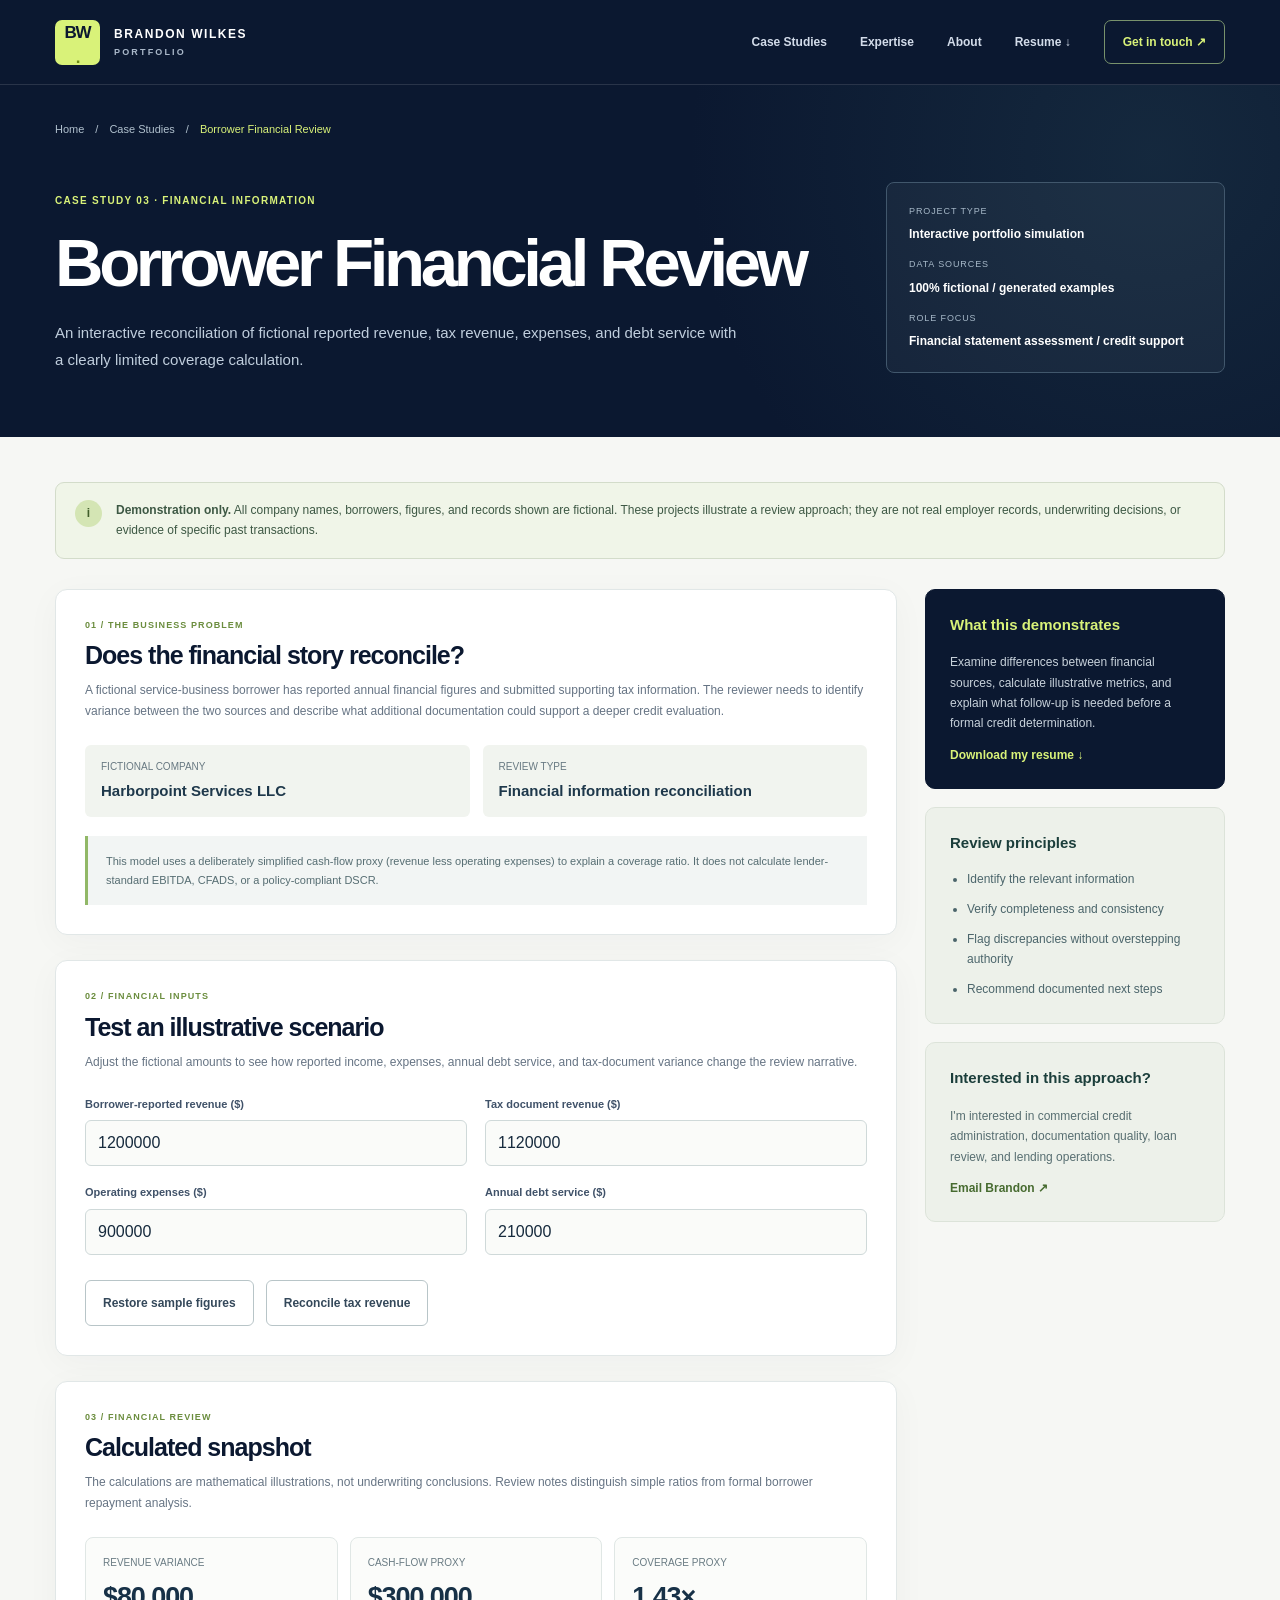
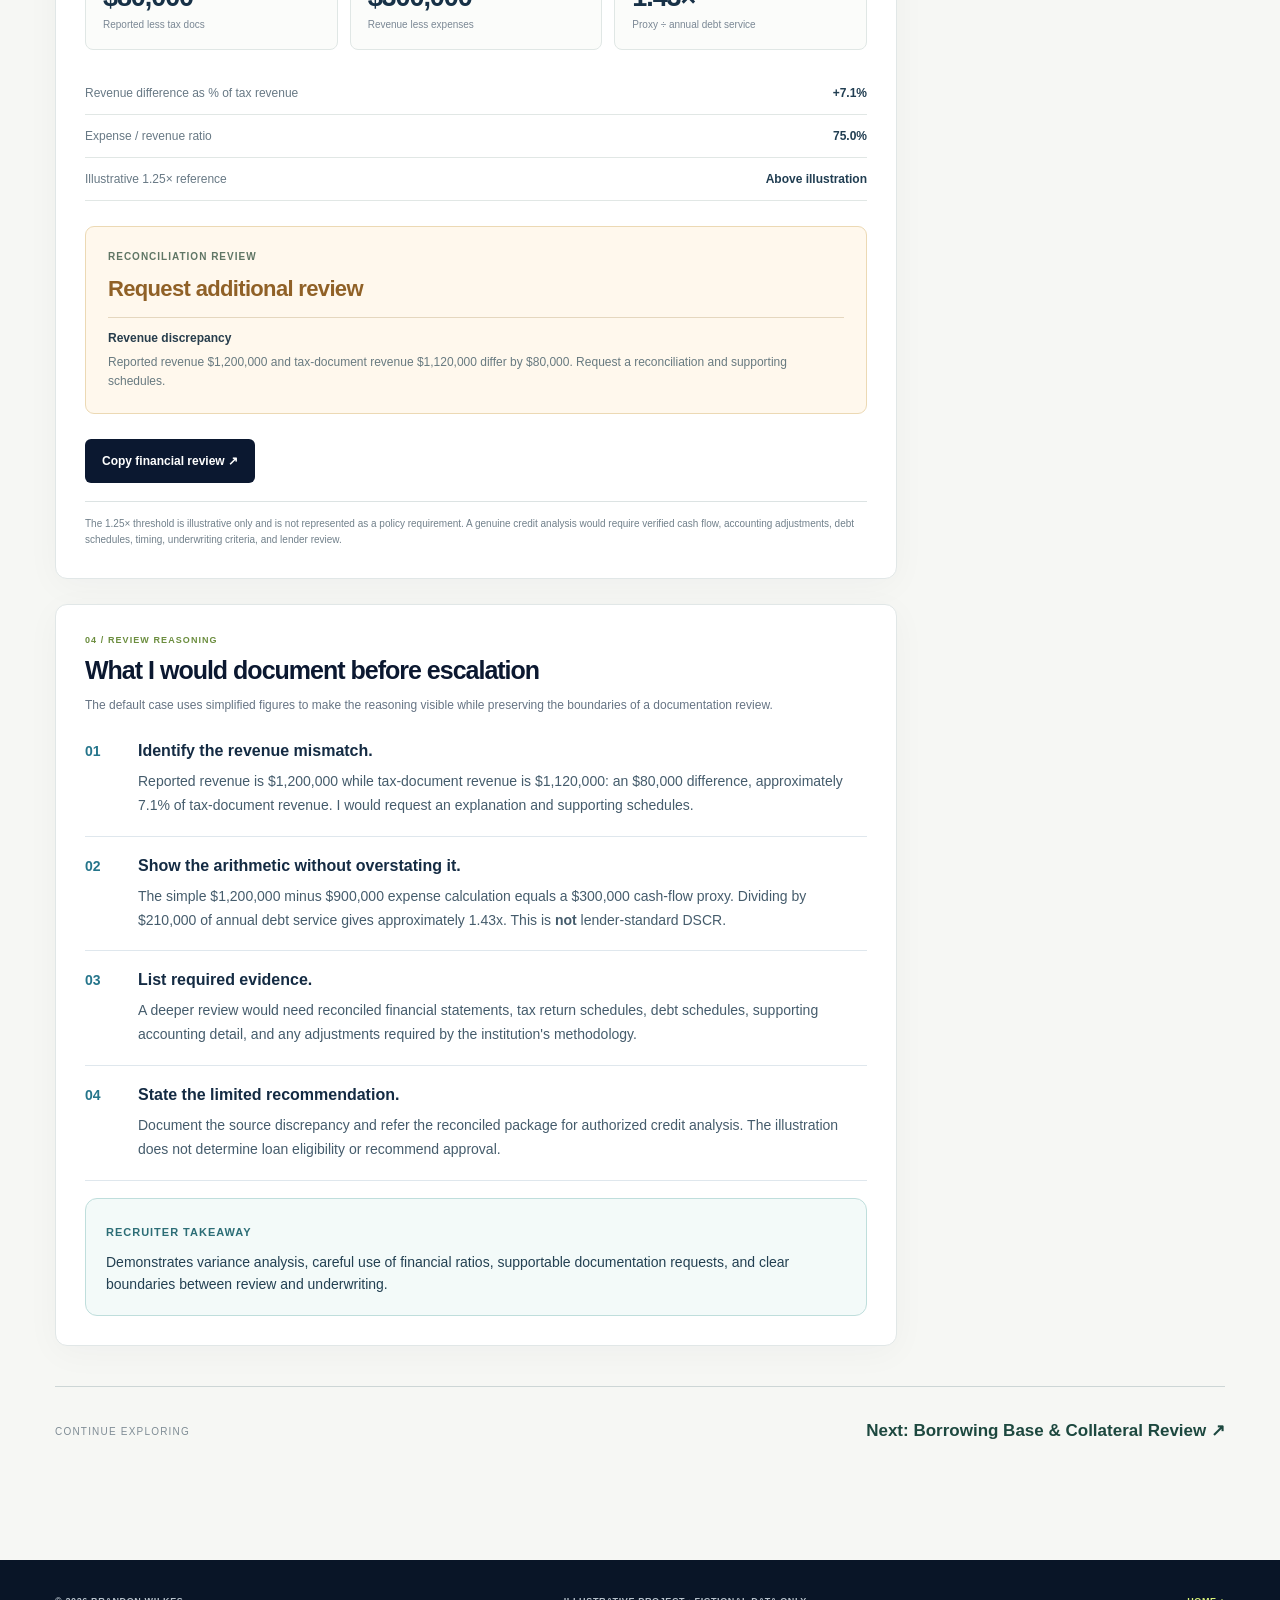
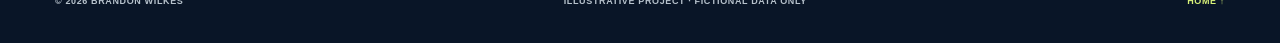
==== commit 69c1c321: "Expand finance portfolio with ABL and credit monitoring case studies" ====
--- a/projects/financial-review.html
+++ b/projects/financial-review.html
@@ -6,5 +6,5 @@
 <section class="case-panel"><span class="panel-label">01 / THE BUSINESS PROBLEM</span><h2>Does the financial story reconcile?</h2><p class="panel-intro">A fictional service-business borrower has reported annual financial figures and submitted supporting tax information. The reviewer needs to identify variance between the two sources and describe what additional documentation could support a deeper credit evaluation.</p><div class="mini-facts"><div><span>FICTIONAL COMPANY</span><strong>Harborpoint Services LLC</strong></div><div><span>REVIEW TYPE</span><strong>Financial information reconciliation</strong></div></div><div class="note-box">This model uses a deliberately simplified cash-flow proxy (revenue less operating expenses) to explain a coverage ratio. It does not calculate lender-standard EBITDA, CFADS, or a policy-compliant DSCR.</div></section>
 <section class="case-panel"><span class="panel-label">02 / FINANCIAL INPUTS</span><h2>Test an illustrative scenario</h2><p class="panel-intro">Adjust the fictional amounts to see how reported income, expenses, annual debt service, and tax-document variance change the review narrative.</p><form id="finance-form" onsubmit="return false"><div class="form-grid"><div class="form-field"><label for="fin-revenue">Borrower-reported revenue ($)</label><input id="fin-revenue" type="number" min="0" value="1200000" step="10000"></div><div class="form-field"><label for="fin-tax">Tax document revenue ($)</label><input id="fin-tax" type="number" min="0" value="1120000" step="10000"></div><div class="form-field"><label for="fin-expenses">Operating expenses ($)</label><input id="fin-expenses" type="number" min="0" value="900000" step="10000"></div><div class="form-field"><label for="fin-debt">Annual debt service ($)</label><input id="fin-debt" type="number" min="0" value="210000" step="5000"></div></div><div class="action-row"><button id="reset-finance" type="button" class="btn btn-outline">Restore sample figures</button><button id="match-finance" type="button" class="btn btn-outline">Reconcile tax revenue</button></div></form></section>
 <section class="case-panel"><span class="panel-label">03 / FINANCIAL REVIEW</span><h2>Calculated snapshot</h2><p class="panel-intro">The calculations are mathematical illustrations, not underwriting conclusions. Review notes distinguish simple ratios from formal borrower repayment analysis.</p><div class="metric-cards"><div class="metric"><span>REVENUE VARIANCE</span><strong id="fin-variance">—</strong><small>Reported less tax docs</small></div><div class="metric"><span>CASH-FLOW PROXY</span><strong id="fin-cashflow">—</strong><small>Revenue less expenses</small></div><div class="metric"><span>COVERAGE PROXY</span><strong id="fin-coverage">—</strong><small>Proxy ÷ annual debt service</small></div></div><div class="calc-line"><span>Revenue difference as % of tax revenue</span><strong id="fin-percent">—</strong></div><div class="calc-line"><span>Expense / revenue ratio</span><strong id="fin-expense-ratio">—</strong></div><div class="calc-line"><span>Illustrative 1.25× reference</span><strong id="fin-reference">—</strong></div><div id="fin-output" class="output-card needs-review" style="margin-top:25px" aria-live="polite"><div class="output-heading">RECONCILIATION REVIEW</div><div id="fin-status" class="output-status">Follow-up required</div><ul id="fin-findings" class="finding-list"></ul></div><div class="action-row"><button id="copy-finance" class="btn" type="button">Copy financial review ↗</button></div><div class="disclaimer">The 1.25× threshold is illustrative only and is not represented as a policy requirement. A genuine credit analysis would require verified cash flow, accounting adjustments, debt schedules, timing, underwriting criteria, and lender review.</div></section>
-<section class="case-panel decision-walkthrough" id="decision-walkthrough"><span class="panel-label">04 / REVIEW REASONING</span><h2>What I would document before escalation</h2><p class="panel-intro">The default case uses simplified figures to make the reasoning visible while preserving the boundaries of a documentation review.</p><ol class="reasoning-steps"><li><strong>Identify the revenue mismatch.</strong><p>Reported revenue is $1,200,000 while tax-document revenue is $1,120,000: an $80,000 difference, approximately 7.1% of tax-document revenue. I would request an explanation and supporting schedules.</p></li><li><strong>Show the arithmetic without overstating it.</strong><p>The simple $1,200,000 minus $900,000 expense calculation equals a $300,000 cash-flow proxy. Dividing by $210,000 of annual debt service gives approximately 1.43x. This is <b>not</b> lender-standard DSCR.</p></li><li><strong>List required evidence.</strong><p>A deeper review would need reconciled financial statements, tax return schedules, debt schedules, supporting accounting detail, and any adjustments required by the institution's methodology.</p></li><li><strong>State the limited recommendation.</strong><p>Document the source discrepancy and refer the reconciled package for authorized credit analysis. The illustration does not determine loan eligibility or recommend approval.</p></li></ol><div class="decision-takeaway"><span>RECRUITER TAKEAWAY</span><p>Demonstrates variance analysis, careful use of financial ratios, supportable documentation requests, and clear boundaries between review and underwriting.</p></div></section></div><aside class="case-sidebar"><section class="sidebar-panel dark"><h3>What this demonstrates</h3><p>Examine differences between financial sources, calculate illustrative metrics, and explain what follow-up is needed before a formal credit determination.</p><a class="side-link" href="../resume/Brandon_Wilkes_Resume.pdf" download="Brandon_Wilkes_Resume.pdf">Download my resume ↓</a></section><section class="sidebar-panel"><h3>Review principles</h3><ul><li>Identify the relevant information</li><li>Verify completeness and consistency</li><li>Flag discrepancies without overstepping authority</li><li>Recommend documented next steps</li></ul></section><section class="sidebar-panel"><h3>Interested in this approach?</h3><p>I'm interested in commercial credit administration, documentation quality, loan review, and lending operations.</p><a class="side-link" href="mailto:brandonjamalwilkes@gmail.com?subject=Portfolio%20Inquiry">Email Brandon ↗</a></section></aside></div><div class="case-next"><span>CONTINUE EXPLORING</span><a href="loan-review.html">Back to: Commercial Loan File Review ↗</a></div></div></div></main>
+<section class="case-panel decision-walkthrough" id="decision-walkthrough"><span class="panel-label">04 / REVIEW REASONING</span><h2>What I would document before escalation</h2><p class="panel-intro">The default case uses simplified figures to make the reasoning visible while preserving the boundaries of a documentation review.</p><ol class="reasoning-steps"><li><strong>Identify the revenue mismatch.</strong><p>Reported revenue is $1,200,000 while tax-document revenue is $1,120,000: an $80,000 difference, approximately 7.1% of tax-document revenue. I would request an explanation and supporting schedules.</p></li><li><strong>Show the arithmetic without overstating it.</strong><p>The simple $1,200,000 minus $900,000 expense calculation equals a $300,000 cash-flow proxy. Dividing by $210,000 of annual debt service gives approximately 1.43x. This is <b>not</b> lender-standard DSCR.</p></li><li><strong>List required evidence.</strong><p>A deeper review would need reconciled financial statements, tax return schedules, debt schedules, supporting accounting detail, and any adjustments required by the institution's methodology.</p></li><li><strong>State the limited recommendation.</strong><p>Document the source discrepancy and refer the reconciled package for authorized credit analysis. The illustration does not determine loan eligibility or recommend approval.</p></li></ol><div class="decision-takeaway"><span>RECRUITER TAKEAWAY</span><p>Demonstrates variance analysis, careful use of financial ratios, supportable documentation requests, and clear boundaries between review and underwriting.</p></div></section></div><aside class="case-sidebar"><section class="sidebar-panel dark"><h3>What this demonstrates</h3><p>Examine differences between financial sources, calculate illustrative metrics, and explain what follow-up is needed before a formal credit determination.</p><a class="side-link" href="../resume/Brandon_Wilkes_Resume.pdf" download="Brandon_Wilkes_Resume.pdf">Download my resume ↓</a></section><section class="sidebar-panel"><h3>Review principles</h3><ul><li>Identify the relevant information</li><li>Verify completeness and consistency</li><li>Flag discrepancies without overstepping authority</li><li>Recommend documented next steps</li></ul></section><section class="sidebar-panel"><h3>Interested in this approach?</h3><p>I'm interested in commercial credit administration, documentation quality, loan review, and lending operations.</p><a class="side-link" href="mailto:brandonjamalwilkes@gmail.com?subject=Portfolio%20Inquiry">Email Brandon ↗</a></section></aside></div><div class="case-next"><span>CONTINUE EXPLORING</span><a href="borrowing-base.html">Next: Borrowing Base &amp; Collateral Review ↗</a></div></div></div></main>
 <footer class="site-footer"><div class="container footer-content"><span>© <span data-year>2026</span> BRANDON WILKES</span><span>ILLUSTRATIVE PROJECT · FICTIONAL DATA ONLY</span><a href="../index.html">HOME ↑</a></div></footer></body></html>
--- a/assets/styles.css
+++ b/assets/styles.css
@@ -19,4 +19,9 @@
 
 /* Recruiter-focused additions, 2026 */
 .button-secondary-quiet{border:1px solid rgba(255,255,255,.5);background:transparent;color:#fff;box-shadow:none}.button-secondary-quiet:hover{background:rgba(255,255,255,.12)}
-.resume-inline-link{font-size:13px;font-weight:750;color:#246174;text-decoration:underline;text-underline-offset:4px}.about-actions{flex-wrap:wrap}.contact-links{display:flex;flex-direction:column;align-items:flex-start;gap:12px}.contact-alt-link{font-size:14px;font-weight:650;color:#e8f3f3;text-decoration:underline;text-underline-offset:4px}.contact-alt-link small{font-size:11px;opacity:.76;font-weight:400}.reasoning-steps{counter-reset:reason;padding:0;margin:23px 0 10px;list-style:none}.reasoning-steps li{position:relative;padding:0 0 18px 53px;margin:0 0 17px;border-bottom:1px solid #dfe7ed;counter-increment:reason}.reasoning-steps li:before{content:counter(reason,decimal-leading-zero);position:absolute;left:0;top:2px;font-weight:750;font-size:14px;color:#25758b}.reasoning-steps li strong{font-size:16px;color:#142b43}.reasoning-steps li p{margin:7px 0 0;font-size:14px;line-height:1.7;color:#455c6c}.decision-takeaway{padding:20px;border:1px solid #bfdedc;border-radius:12px;background:#f3faf9;margin-top:16px}.decision-takeaway span{font-size:11px;letter-spacing:.09em;color:#2c6d76;font-weight:750}.decision-takeaway p{margin:8px 0 0;font-size:14px;line-height:1.6;color:#234052}@media(max-width:700px){.hero-actions{flex-wrap:wrap}.reasoning-steps li{padding-left:40px}.contact-links{width:100%}}+.resume-inline-link{font-size:13px;font-weight:750;color:#246174;text-decoration:underline;text-underline-offset:4px}.about-actions{flex-wrap:wrap}.contact-links{display:flex;flex-direction:column;align-items:flex-start;gap:12px}.contact-alt-link{font-size:14px;font-weight:650;color:#e8f3f3;text-decoration:underline;text-underline-offset:4px}.contact-alt-link small{font-size:11px;opacity:.76;font-weight:400}.reasoning-steps{counter-reset:reason;padding:0;margin:23px 0 10px;list-style:none}.reasoning-steps li{position:relative;padding:0 0 18px 53px;margin:0 0 17px;border-bottom:1px solid #dfe7ed;counter-increment:reason}.reasoning-steps li:before{content:counter(reason,decimal-leading-zero);position:absolute;left:0;top:2px;font-weight:750;font-size:14px;color:#25758b}.reasoning-steps li strong{font-size:16px;color:#142b43}.reasoning-steps li p{margin:7px 0 0;font-size:14px;line-height:1.7;color:#455c6c}.decision-takeaway{padding:20px;border:1px solid #bfdedc;border-radius:12px;background:#f3faf9;margin-top:16px}.decision-takeaway span{font-size:11px;letter-spacing:.09em;color:#2c6d76;font-weight:750}.decision-takeaway p{margin:8px 0 0;font-size:14px;line-height:1.6;color:#234052}@media(max-width:700px){.hero-actions{flex-wrap:wrap}.reasoning-steps li{padding-left:40px}.contact-links{width:100%}}
+
+
+/* Portfolio enhancement: original analytical case-study components */
+.method-strip{background:#eaf0e6;border-top:1px solid #dce4db;border-bottom:1px solid #dce4db;padding:56px 0}.method-inner{display:grid;grid-template-columns:1.12fr .88fr;gap:70px;align-items:center}.method-inner h2{font-size:clamp(29px,3.1vw,45px);line-height:1.12;letter-spacing:-.035em;margin:19px 0 16px}.method-inner h2 em{font-family:Georgia,serif;font-weight:400;color:#536748}.method-inner p{color:#3d5453;margin:0;max-width:640px}.method-steps{display:grid;gap:12px}.method-steps span{padding:15px 18px;background:rgba(255,255,255,.78);border:1px solid #d9e2d5;border-radius:10px;font-weight:600;color:#243840;display:flex;gap:20px;align-items:center}.method-steps b{font-size:12px;letter-spacing:.07em;color:#5e7f54}
+.project-specialist .project-art{min-height:245px}.art-d{background:linear-gradient(142deg,#d9e2e0,#a8c2c6)}.art-e{background:linear-gradient(140deg,#142c47,#204a58)}.visual-finance,.visual-monitor{width:min(320px,86%);background:white;border-radius:12px;padding:22px;box-shadow:0 16px 30px #102a3240;transform:rotate(-2deg)}.visual-monitor{background:#122c40;color:white;transform:rotate(2deg)}.vfi-tag{display:block;font-size:9px;letter-spacing:.12em;color:#52737b;font-weight:800}.visual-monitor .vfi-tag{color:#bbd4d9}.vfi-label{margin:17px 0 13px;font-size:18px;font-weight:780;letter-spacing:-.035em}.vfi-row{display:flex;justify-content:space-between;color:#48626a;font-size:11px;margin:7px 0 3px}.vfi-row b{color:#183943}.vfi-track{height:5px;background:#e6eeee;border-radius:5px;overflow:hidden}.vfi-track i{display:block;height:100%;background:#3a858c}.vfi-total{border-top:1px solid #d5e1e0;margin-top:18px;padding-top:11px;display:flex;justify-content:space-between;font-size:9px;letter-spacing:.07em;align-items:center}.vfi-total strong{font-size:16px;letter-spacing:-.02em}.visual-monitor .vfi-total{border-color:#34596c}.visual-monitor-kpi{display:flex;align-items:center;gap:12px;margin:14px 0 8px}.visual-monitor-kpi strong{font-size:44px;line-height:1}.visual-monitor-kpi span{font-size:10px;color:#a5cbd0;letter-spacing:.06em}.monitor-bars{height:66px;display:flex;gap:6px;align-items:end}.monitor-bars i{flex:1;background:#bde07e;border-radius:4px 4px 0 0;opacity:.86}.lab-subtitle{font-size:11px;font-weight:800;letter-spacing:.11em;color:#486d72;margin:24px 0 13px}.stacked-analytics{margin-top:25px;border:1px solid #e2e9e8;border-radius:14px;padding:16px 21px;background:#f8fbfa}.stacked-analytics .lab-subtitle{margin:0 0 10px}.bridge-row{display:flex;justify-content:space-between;gap:16px;padding:10px 0;border-bottom:1px solid #e1e8e6;font-size:13px}.bridge-row b{font-variant-numeric:tabular-nums}.bridge-row.total{font-weight:700;color:#16455b}.bridge-row:last-child{border-bottom:0}.monitor-controls{margin:20px 0}.monitor-insight{margin-top:22px;display:grid;grid-template-columns:1fr 1fr;gap:24px;border:1px solid #dfe8e7;border-radius:12px;padding:20px;background:#fafcfb}.monitor-insight .lab-subtitle{margin:0 0 14px}.risk-legend{display:flex;flex-wrap:wrap;gap:10px 14px;font-size:11px;color:#4f646b;margin-bottom:12px}.risk-legend span{display:flex;align-items:center;gap:5px}.risk-legend i{width:9px;height:9px;border-radius:50%;display:inline-block}.dot-breach{background:#be6b5c}.dot-watch{background:#ddaf63}.dot-healthy{background:#67988d}.risk-stacked{height:23px;width:100%;display:flex;overflow:hidden;background:#e5eaeb;border-radius:6px}.risk-stacked span{height:100%;min-width:0}.risk-counts{font-size:12px;color:#455964;margin-top:8px}.monitor-narrative{margin:0;font-size:13px;color:#344e5e;line-height:1.75}.watchlist-table{min-width:750px}.watchlist-table td{white-space:nowrap}.status-token{display:inline-block;border-radius:100px;padding:4px 10px;font-size:11px;font-weight:760}.token-breach{background:#fbe9e5;color:#963a2e}.token-watch{background:#fff0d6;color:#885619}.token-healthy{background:#e6f2ee;color:#236551}#abl-form input[aria-invalid="true"]{border-color:#b34a43;background:#fff6f4}.metric-cards strong{font-variant-numeric:tabular-nums}@media(max-width:800px){.method-inner,.monitor-insight{grid-template-columns:1fr;gap:25px}.method-strip{padding:42px 0}}@media(max-width:650px){.project-specialist .project-art{min-height:215px}.visual-finance,.visual-monitor{width:min(300px,85%)}.method-steps span{padding:13px 15px}.monitor-insight{padding:15px}}
